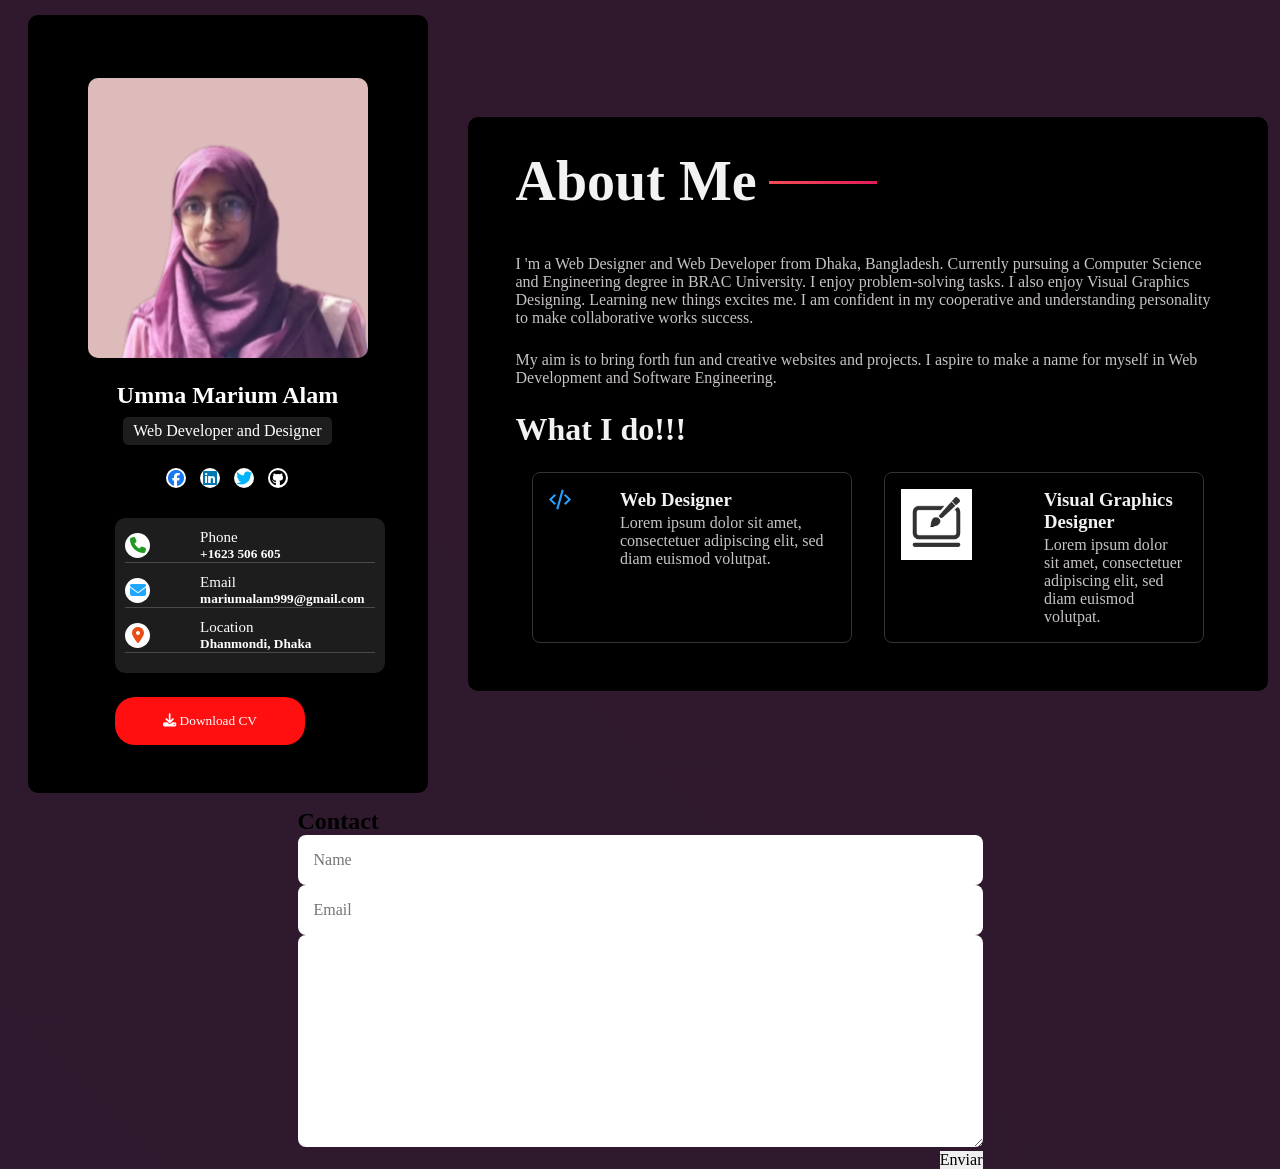
==== index.html @ c1cdcff3 "first commit" ====
<!DOCTYPE html>
<html lang = "en">
<head>
    <meta charset="UTF-8">
    <meta http-equiv="X-UA-Compatible" content="IE=edge">
    <meta name="viewport" content="width=device-width, initial-scale = 1.0">
    <title>Personal Portfolio Website</title>
    <!--external css-->
    <link rel = "stylesheet" href="styles.css">
    <!--font awesome cdn for font icons-->
    <link rel = "stylesheet" href="https://cdnjs.cloudflare.com/ajax/libs/font-awesome/6.7.2/css/all.min.css">
</head>
<body>
    <main class="container">
        <div class="profile-card">
            <figure class="profile-pic">
                <img src="profile_images/profile_latestEdit.PNG" alt="user profile pic">
            </figure>

            <div class="profile-details">
                <div class="intro">
                    <h2>Umma Marium Alam</h1>
                    <h4>Web Developer and Designer</h2>
                    <media class="social">
                        <a href="https://www.facebook.com/marium.alam.129" target="_blank"><i class="fab fa-facebook" style="color:#1877F2"></i></a>
                        <a href="https://www.linkedin.com/in/umma-marium-alam-034339338" target="_blank"><i class="fab fa-linkedin" style="color:rgb(0, 119, 181)"></i></a>
                        <a href="#" target="_blank"><i class="fab fa-twitter" style="color:var(--skyblue)" ></i></a>
                        <a href="https://github.com/UmmaMariumAlam" target="_blank"><i class="fab fa-github" style="color:black"></i></a>
                    </media>
                </div>
                
                <div class="contact-info">
                    <div class="row">
                        <div class="icon">
                            <i class="fa fa-phone" style="color:rgb(32, 154, 32)"></i>
                        </div>
                        <div class="content">
                            <span>Phone</span>
                            <h5>+1623 506 605</h5>
                        </div>
                    </div>
    
                    <div class="row">
                        <div class="icon">
                            <i class="fa fa-envelope" style="color:rgb(32, 166, 255)"></i>
                        </div>
                        <div class="content">
                            <span>Email</span>
                            <h5>mariumalam999@gmail.com</h5>
                        </div>
                    </div>
        
                    <div class="row">
                        <div class="icon">
                            <i class="fas fa-map-marker-alt" style="color:rgb(235, 75, 21)"></i>
                        </div>
                        <div class="content">
                            <span>Location</span>
                            <h5>Dhanmondi, Dhaka</h5>
                        </div>
                    </div>
                </div>
                <a href="cv.pdf" download="UmmaMariumAlam_CV.pdf">
                    <button class="download-btn"> <i class="fa fa-download" style="color:rgb(255, 255, 255)"></i> Download CV</button>
                </a>
            </div>
            
        </div>

        <section class="about">
            <h1>About Me</h1>
            <p>
                I 'm a Web Designer and Web Developer from Dhaka, Bangladesh. Currently pursuing a Computer Science and Engineering degree in BRAC University.
                I enjoy problem-solving tasks. I also enjoy Visual Graphics Designing. Learning new things excites me. I am confident in my cooperative and understanding personality to make collaborative works success.
            </p>

            <p >
                My aim is to bring forth fun and creative websites and projects. I aspire to make a name for myself in Web Development and Software Engineering.  
            </p>
            <h2>What I do!!!</h2>
            <div class="work">
                <div class="workbox">
                    <div class="icon">
                        <img src="profile_images/web.svg">
                    </div>
                    <div class="desc">
                        <h3>Web Designer</h3>
                        <p>Lorem ipsum dolor sit amet, consectetuer adipiscing elit, sed diam euismod volutpat.</p>
                    </div>
                </div>

                <div class="workbox">
                    <div class="icon">
                        <img src="profile_images/graphics_design_icon_edit.PNG">
                    </div>
                    <div class="desc">
                        <h3>Visual Graphics Designer</h3>
                        <p>Lorem ipsum dolor sit amet, consectetuer adipiscing elit, sed diam euismod volutpat.</p>
                    </div>
                </div>

            </div>
        </section>
        <section class="contact section" id="contact">
            <h2 class="section-title">Contact</h2>

            <div class="contact__container bd-grid">
                <form action="" class="contact__form">
                    <input type="text" placeholder="Name" class="contact__input">
                    <input type="mail" placeholder="Email" class="contact__input">
                    <textarea name="" id="" cols="0" rows="10" class="contact__input"></textarea>
                    <input type="button" value="Enviar" class="contact__button button">
                </form>
            </div>
        </section>
    </main>
</body>

</html>
---- styles.css ----
:root{
    --purple:#2F192E;
    --purple-light:#30192d;
    --dark-blue:#012677;
    --blue:#5c65c0;
    --skyblue :#00b4fc;
    --light-blue:#005bc5;
    --dark-pink:#f64c57;
    --dark-magenta:#e21b5a;
    --light-green:#61e2c2;
    --light-purple:#d9abff;
}

*{
    box-sizing: border-box;
    padding: 0;
    margin: 0;
    text-decoration: none;
    font-family: 'Times New Roman', Times, serif;
}

body{
    background: linear-gradient(45deg, var(--purple), var(--purple-light));
}

.container{
    display: flex;
    justify-content: space-around;
    align-items: center;
    min-height: 100%;
    width: 100%;
    flex-wrap: wrap;
    position: relative;    
}

.profile-card{
    background: black;
    width: 400px;
    padding: 3rem;
    border-radius: 10px;
    min-height: 400px;
    position: relative;
    color: white;
    margin: 15px;
    display: flex;
    justify-content: space-between;
    align-items: center;
    flex-direction: column;
}

.profile-card .profile-pic{
    margin-top: 15px;
    overflow: hidden;
}

.profile-card .profile-pic img{
    border-radius: 10px;
}

.profile-card.profile-details{
    display: flex;
    flex-direction: column;
    justify-content: flex-start;
    align-items: center;
    width: 100%;
}

.profile-details .intro{
    display: flex;
    justify-content: center;
    align-items: center;
    flex-direction: column;
}

.profile-details .intro h2{
    margin-top: 20px;
}

.profile-details .intro h4{
    background: #1d1d1d;
   font-weight: 400;
   border-radius: 5px;
   padding: 5px 10px;
   margin: 8px;
}

.profile-details .intro .social{
    margin: 10px;
    margin-bottom: 25px;
}

.profile-details .intro .social i{
    color: black;
    font-size: 16px;
    background-color: white;
    margin: 5px;
    height: 20px;
    width: 20px;
    line-height: 20px;
    text-align: center;
    border-radius: 20px;
    transition: 0.5s;
}

.profile-details .intro .social i:hover{
    transform: scale(1.2);
    border: 1px solid rgba(255,255,255,0.3);
}

.profile-details .contact-info{
    background-color: #1d1d1d;
    padding: 10px;
    border-radius: 10px;
    width: 120%;
}

.profile-details .contact-info .row{
    display: flex;
    justify-content: space-between;
    align-items: center;
    border-bottom: 1px solid rgba(255,255,255,0.2);
    margin-bottom: 10px;
}

.contact-info .row .icon{
    height: 25px;
    width: 25px;
    line-height: 25px;
    border-radius: 15px;
    background-color:white;
    text-align: center;
    color: blue;
    transition: 0.5s;
}

.row .icon:hover{
    transform: scale(1.2);
    border: 1px solid rgba(255,255,255,0.1);
}

.row .content{
    min-width: 70%;
}

.row .content span{
    font-size: 15px;
}

.download-btn{
    background: rgb(255, 15, 15);
    color: white;
    padding: 1rem 3rem;
    border-radius: 20px;
    margin-top: 1.5rem;
    border: none;
}

/* about section*/
.about{
    background-color: black;
   
    max-width: 800px;
    padding: 2rem 3rem;
    border-radius: 10px;
}
.about h1{
    color: #f2f2f2;
    margin-bottom: 1.1rem;
    position: relative;
    display: inline-block;
    font-size: 3.5rem;
}

.about h1::after{
    position: absolute;
    content: "";
    top: 50%;
    right: -50%;
    width: 45%;
    height: 3px;
    background: linear-gradient(45deg,#f64c57, #e21b5a);
}

.about h2{
    color: #f2f2f2;
    margin: 0.5rem 0;
    font-size: 2rem;
}
.about p{
    color: rgb(199, 195, 195);
    margin: 1.5rem 0;
}

.about .work{
    display: grid;
    grid-template-columns: 1fr 1fr;
    grid-template-rows: auto;
}

.work .workbox{
    display: flex;
    justify-content: space-between;
    border-radius: 8px;
    border: 1px solid #333;
    padding: 1rem;
    margin: 1rem;
}
.work .workbox .desc{
    width:75%;
    color:#555;
}
.work .workbox .desc h3{
    color:#f2f2f2;
    margin-bottom: 3px;
}
.work .workbox .desc p{
    margin:0px;
}

.work .workbox .icon img {
    max-width: 50%;  /* Image will never be larger than its container */
    height: auto;
}


/*lastly contact*/
.contact__input {
    width: 100%;
    font-size: var(--normal-font-size);
    font-weight: var(--font-semi);
    padding: 1rem;
    border-radius: 0.5rem;
    border: 1.5px solid var(--second-color);
    outline: none;
    margin-bottom: var(--mb-4);
}
.contact__button {
    display: block;
    border: none;
    outline: none;
    font-size: var(--normal-font-size);
    cursor: pointer;
    margin-left: auto;
  }

/***Responsive Design ***/
@media(max-width:768px)
{
    .about{
        width: 1005;
        max-width: 400px;
        padding:1rem;
        margin:1rem;

    }
    .about h1{
        font-size: 2.2rem;
    }
    .about .work{
        grid-template-columns: repeat(1,1fr);
        grid-template-rows: repeat(4,auto);
    }
}
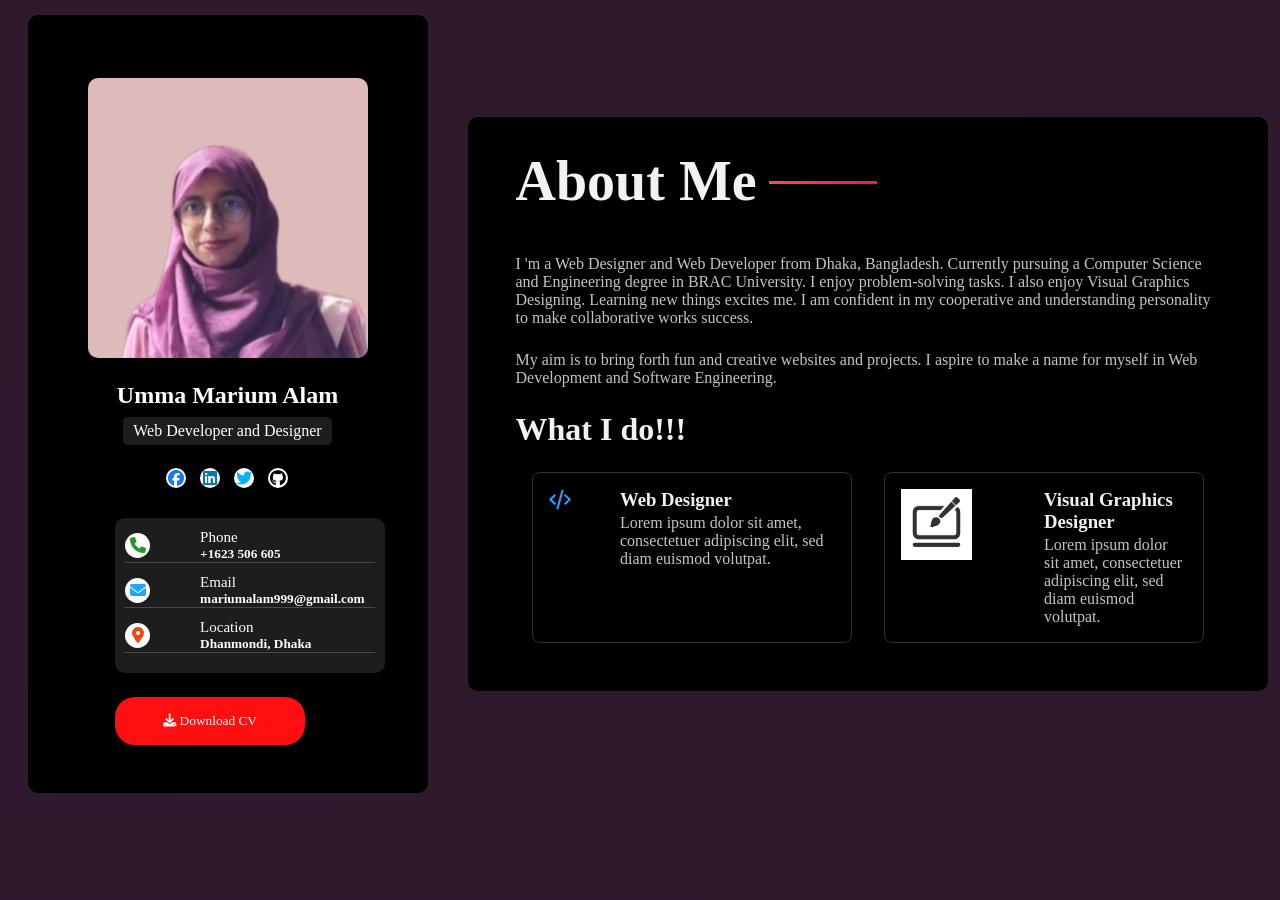
==== commit 5f367a01: "Update1 index.html" ====
--- a/index.html
+++ b/index.html
@@ -101,6 +101,7 @@
 
             </div>
         </section>
+        <!--
         <section class="contact section" id="contact">
             <h2 class="section-title">Contact</h2>
 
@@ -113,7 +114,8 @@
                 </form>
             </div>
         </section>
+        -->
     </main>
 </body>
 
-</html>+</html>
--- a/styles.css
+++ b/styles.css
@@ -223,7 +223,7 @@
 }
 
 
-/*lastly contact*/
+/*lastly contact
 .contact__input {
     width: 100%;
     font-size: var(--normal-font-size);
@@ -242,6 +242,7 @@
     cursor: pointer;
     margin-left: auto;
   }
+*/
 
 /***Responsive Design ***/
 @media(max-width:768px)
@@ -260,4 +261,4 @@
         grid-template-columns: repeat(1,1fr);
         grid-template-rows: repeat(4,auto);
     }
-}+}
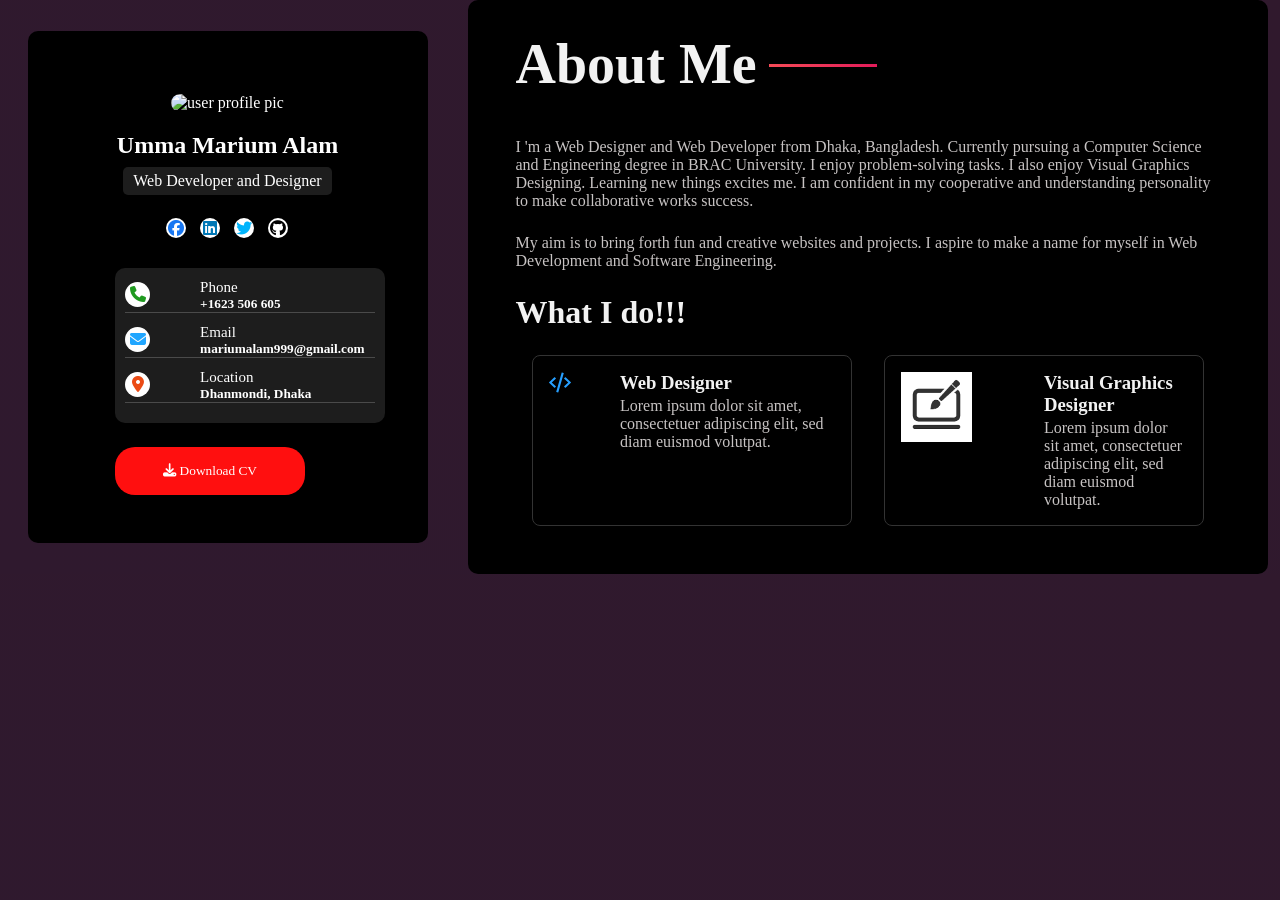
==== commit ed8133e2: "Update profile image source in index.html" ====
--- a/index.html
+++ b/index.html
@@ -14,7 +14,7 @@
     <main class="container">
         <div class="profile-card">
             <figure class="profile-pic">
-                <img src="profile_images/profile_latestEdit.PNG" alt="user profile pic">
+                <img src="profile_images/profile_img.PNG" alt="user profile pic">
             </figure>
 
             <div class="profile-details">
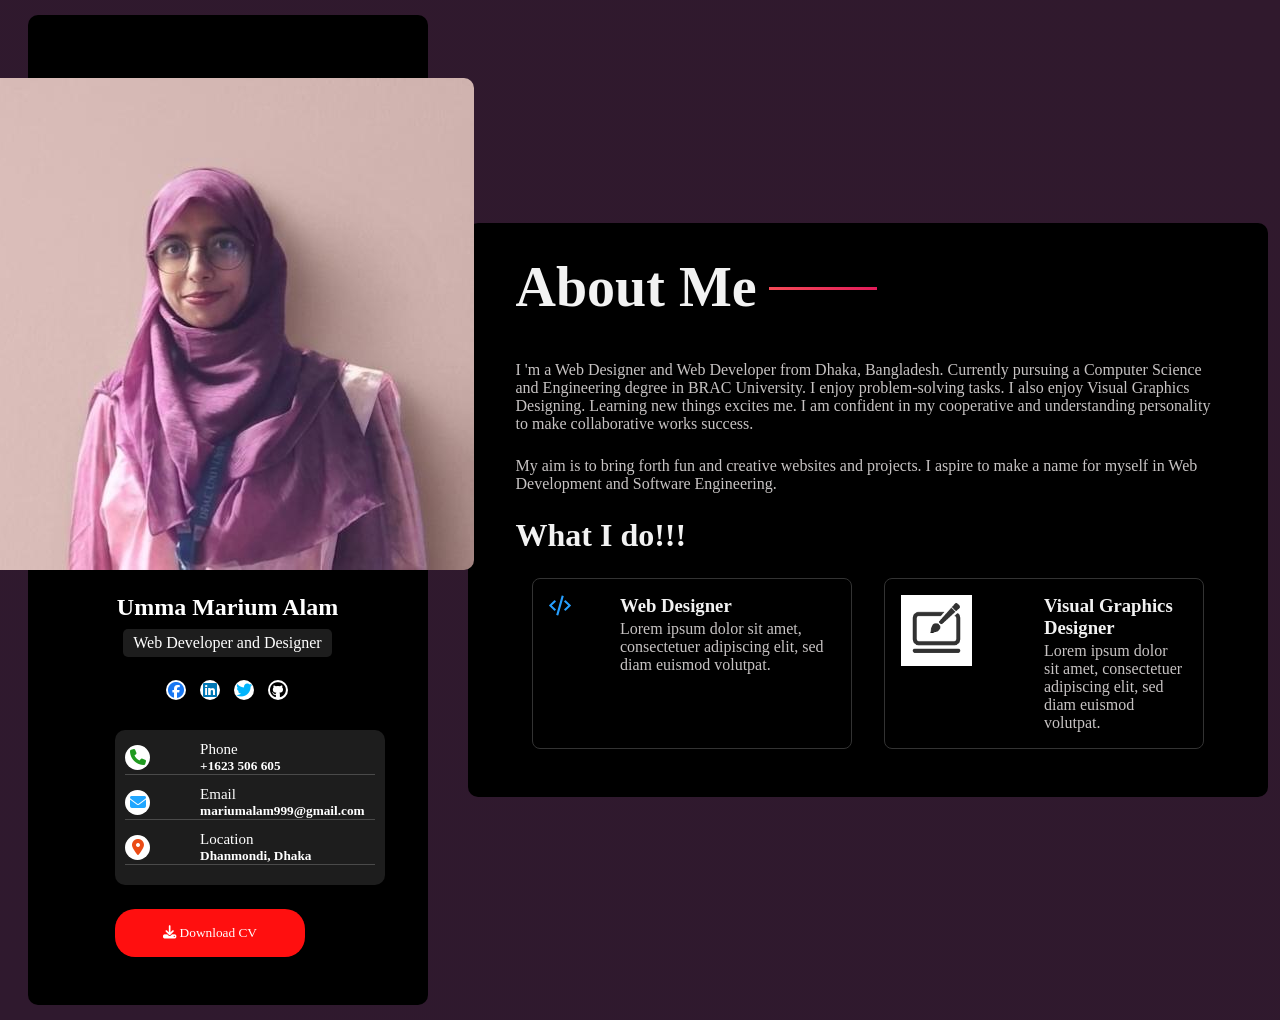
==== commit 808170c4: "Change profile image format from PNG to JPG" ====
--- a/index.html
+++ b/index.html
@@ -14,7 +14,7 @@
     <main class="container">
         <div class="profile-card">
             <figure class="profile-pic">
-                <img src="profile_images/profile_img.PNG" alt="user profile pic">
+                <img src="profile_images/profile_img.JPG" alt="user profile pic">
             </figure>
 
             <div class="profile-details">
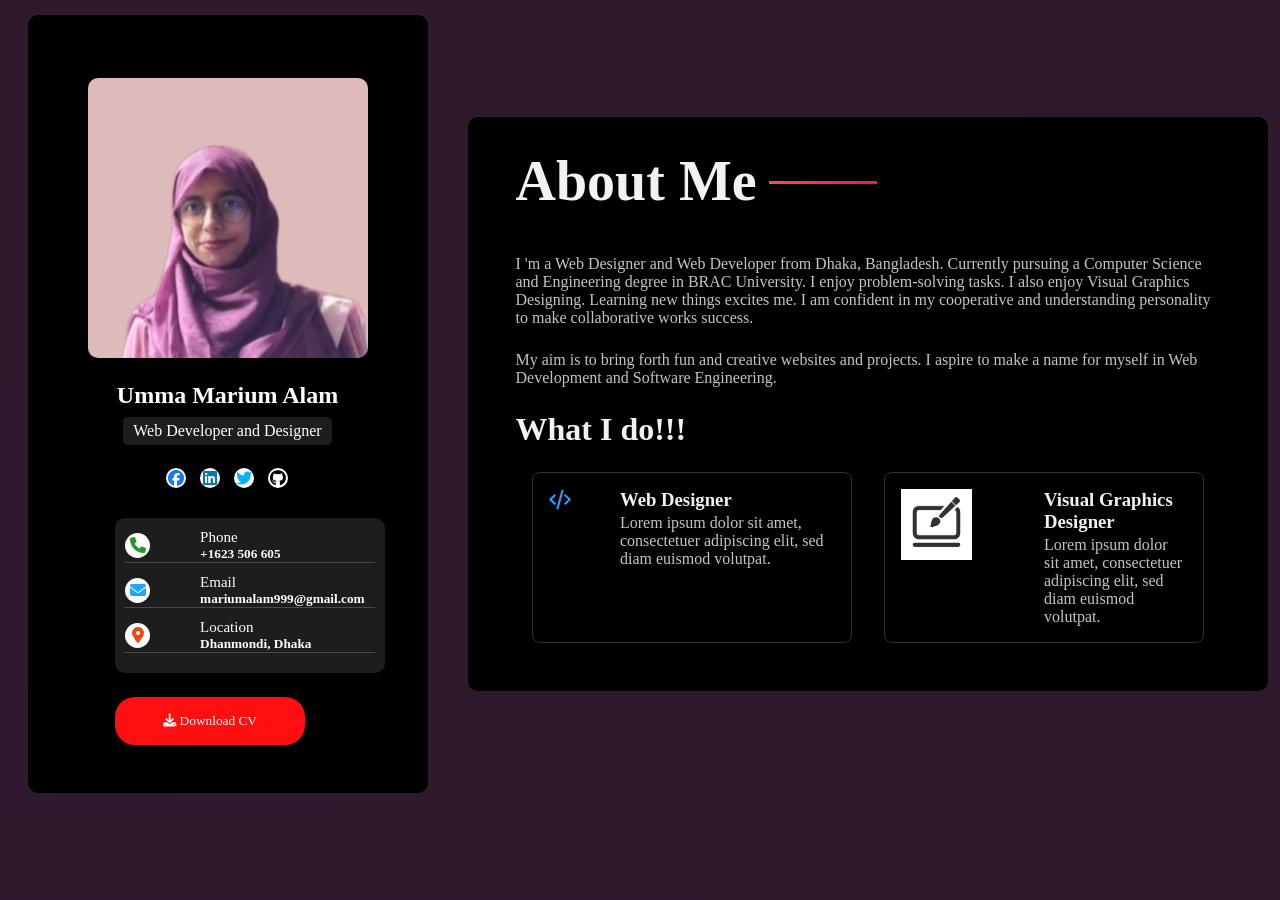
==== commit fec72cde: "Update profile image to latest edit" ====
--- a/index.html
+++ b/index.html
@@ -14,7 +14,8 @@
     <main class="container">
         <div class="profile-card">
             <figure class="profile-pic">
-                <img src="profile_images/profile_img.JPG" alt="user profile pic">
+                <img src="profile_images/profile_latestEdit.PNG" alt="user profile pic">
+                
             </figure>
 
             <div class="profile-details">
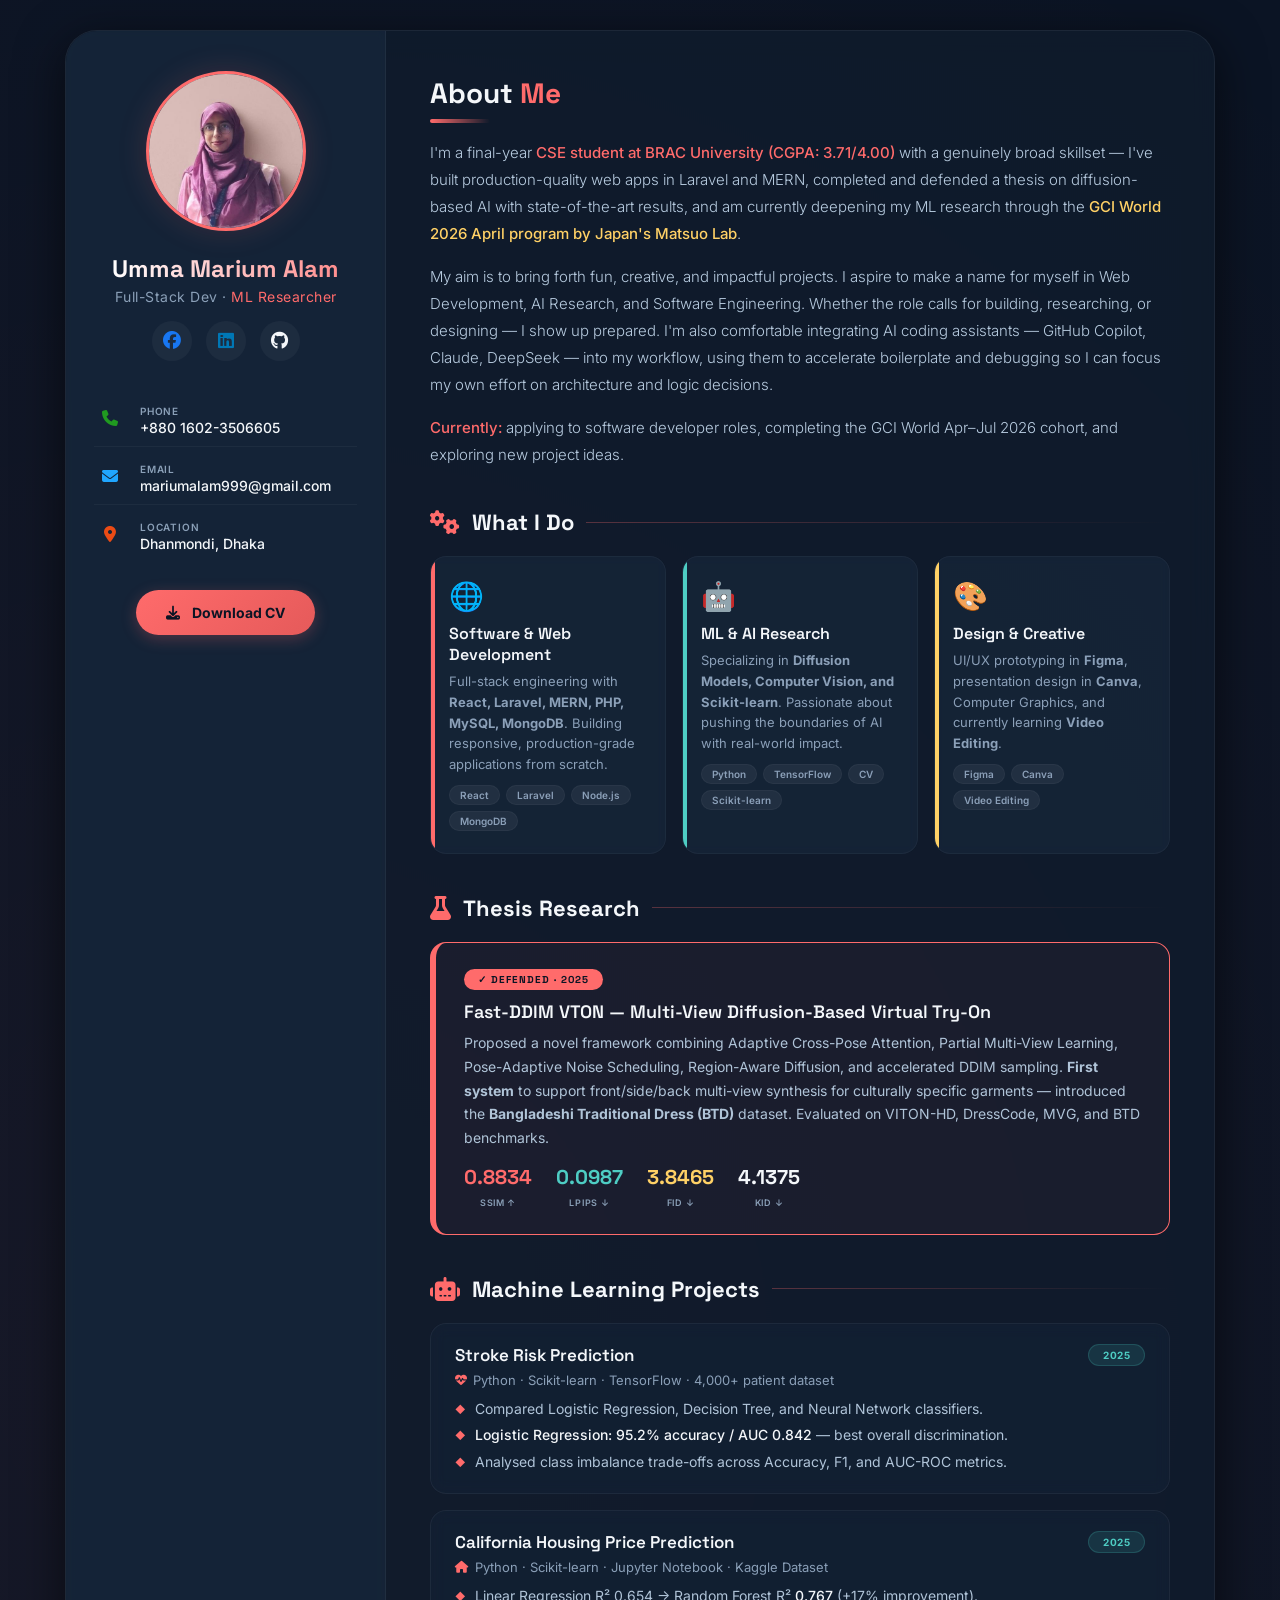
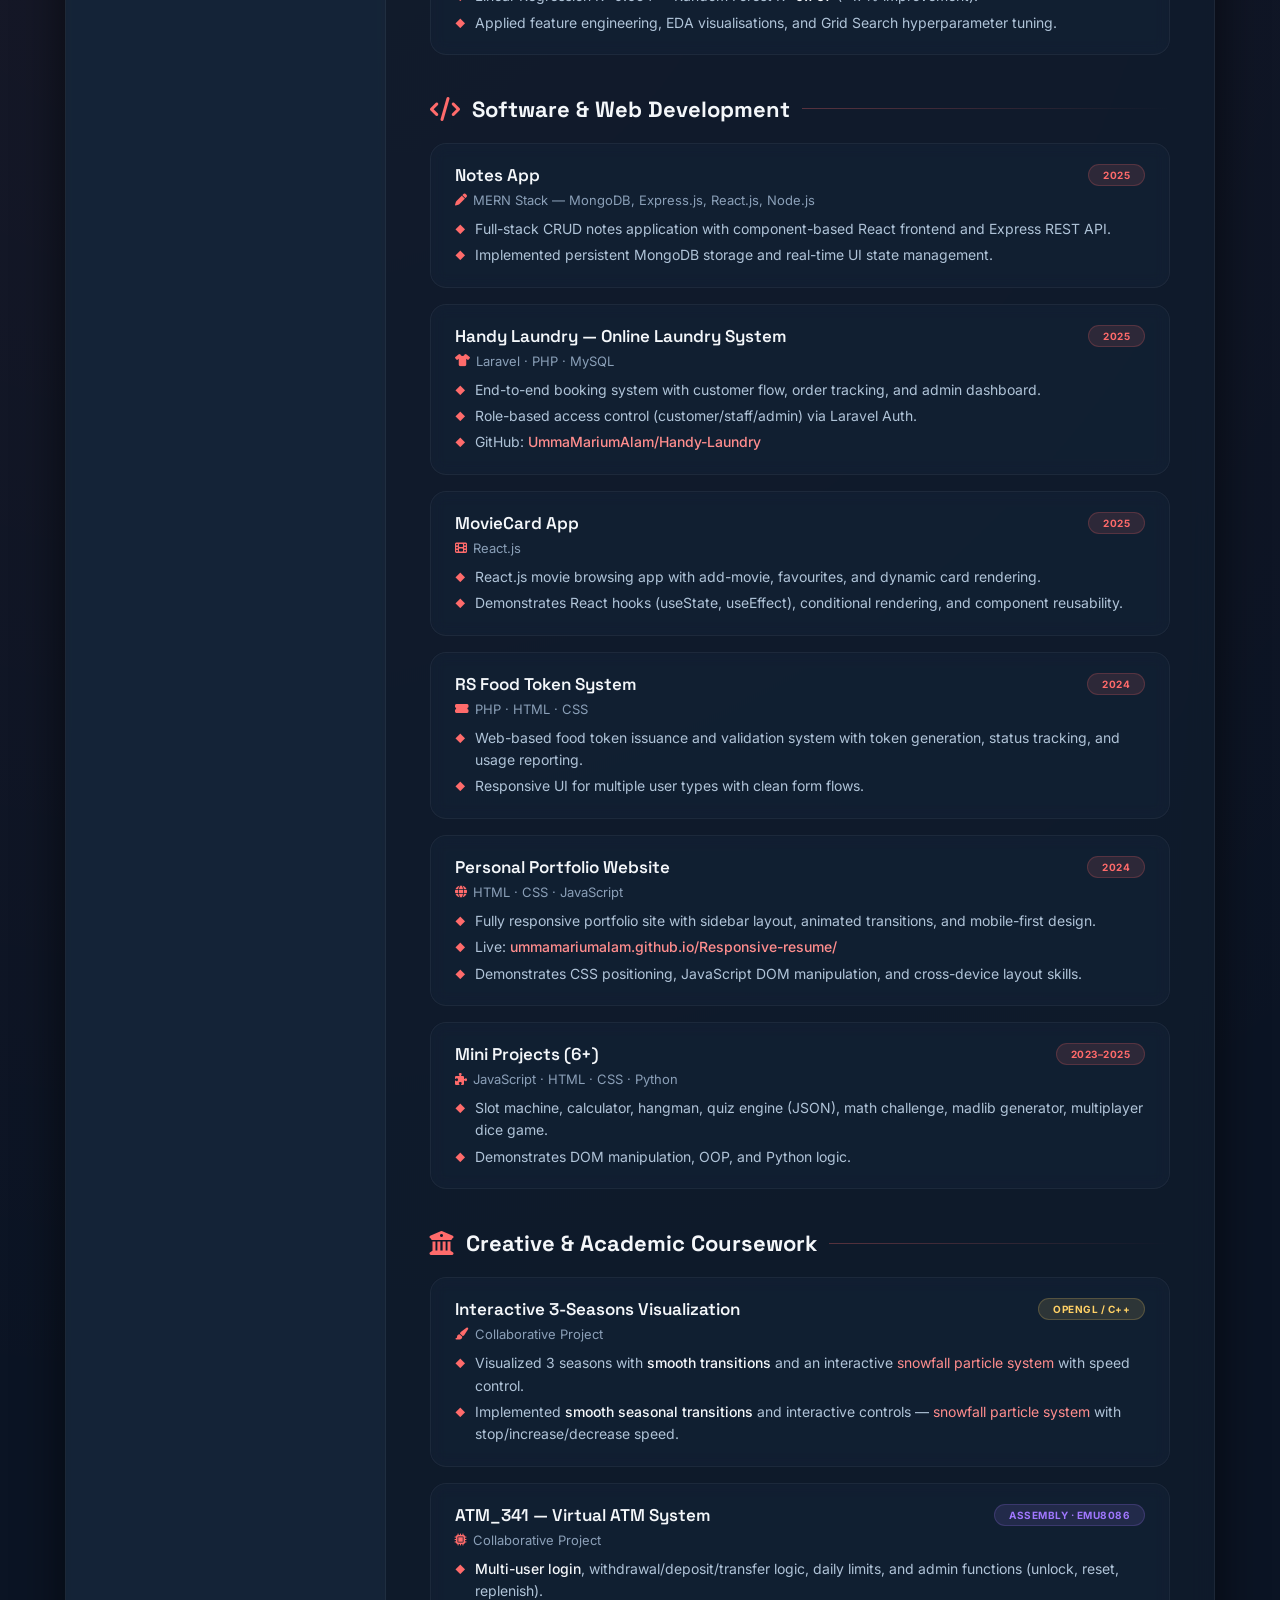
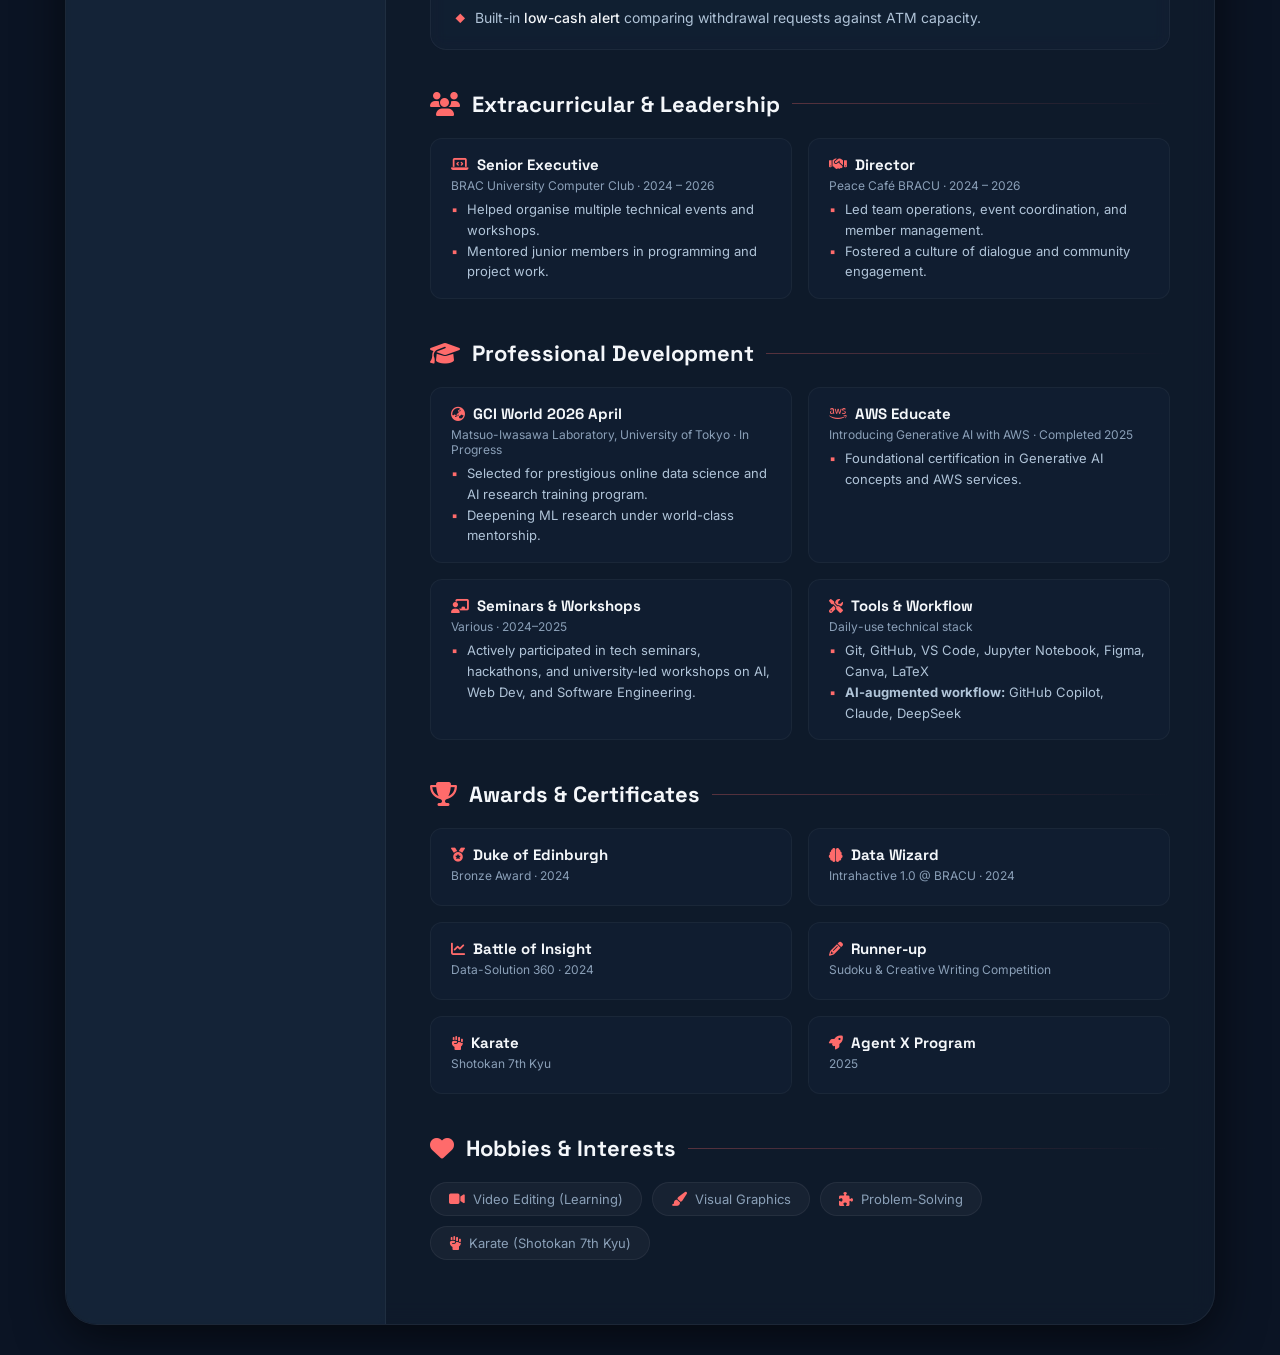
==== commit 853c3b89: "Updated portfolio with expanded projects and creative works" ====
--- a/index.html
+++ b/index.html
@@ -1,122 +1,1005 @@
 <!DOCTYPE html>
-<html lang = "en">
+<html lang="en">
 <head>
     <meta charset="UTF-8">
-    <meta http-equiv="X-UA-Compatible" content="IE=edge">
-    <meta name="viewport" content="width=device-width, initial-scale = 1.0">
-    <title>Personal Portfolio Website</title>
-    <!--external css-->
-    <link rel = "stylesheet" href="styles.css">
-    <!--font awesome cdn for font icons-->
-    <link rel = "stylesheet" href="https://cdnjs.cloudflare.com/ajax/libs/font-awesome/6.7.2/css/all.min.css">
+    <meta name="viewport" content="width=device-width, initial-scale=1.0">
+    <title>Umma Marium Alam — Full Portfolio</title>
+    <link rel="stylesheet" href="https://cdnjs.cloudflare.com/ajax/libs/font-awesome/6.7.2/css/all.min.css">
+    <link href="https://fonts.googleapis.com/css2?family=Inter:wght@300;400;500;600;700&family=Space+Grotesk:wght@400;500;600;700&display=swap" rel="stylesheet">
+    <style>
+        * {
+            margin: 0;
+            padding: 0;
+            box-sizing: border-box;
+        }
+
+        :root {
+            --navy: #0B1424;
+            --navy2: #111D2E;
+            --navy3: #1A2A40;
+            --coral: #FF6B6B;
+            --coral2: #FF8E8E;
+            --white: #F4F7FA;
+            --muted: #8BA0B8;
+            --green: #4ECDC4;
+            --gold: #FFD166;
+            --shadow: 0 12px 48px rgba(0, 0, 0, 0.6);
+        }
+
+        body {
+            font-family: 'Inter', sans-serif;
+            background: var(--navy);
+            color: var(--white);
+            min-height: 100vh;
+            padding: 30px;
+            background-image: radial-gradient(circle at 20% 30%, rgba(255, 107, 107, 0.05) 0%, transparent 50%);
+        }
+
+        .container {
+            max-width: 1150px;
+            width: 100%;
+            margin: 0 auto;
+            background: rgba(17, 29, 46, 0.7);
+            backdrop-filter: blur(12px);
+            border-radius: 32px;
+            box-shadow: var(--shadow);
+            display: grid;
+            grid-template-columns: 320px 1fr;
+            overflow: hidden;
+            border: 1px solid rgba(255, 255, 255, 0.06);
+        }
+
+        /* ===== SIDEBAR ===== */
+        .profile-card {
+            background: rgba(26, 42, 64, 0.6);
+            backdrop-filter: blur(4px);
+            padding: 40px 28px;
+            display: flex;
+            flex-direction: column;
+            align-items: center;
+            text-align: center;
+            border-right: 1px solid rgba(255, 255, 255, 0.05);
+        }
+
+        .profile-pic {
+            width: 160px;
+            height: 160px;
+            border-radius: 50%;
+            border: 3px solid var(--coral);
+            overflow: hidden;
+            margin-bottom: 22px;
+            flex-shrink: 0;
+            box-shadow: 0 0 30px rgba(255, 107, 107, 0.15);
+        }
+
+        .profile-pic img {
+            width: 100%;
+            height: 100%;
+            object-fit: cover;
+            display: block;
+        }
+
+        .intro h2 {
+            font-family: 'Space Grotesk', sans-serif;
+            font-size: 24px;
+            font-weight: 700;
+            background: linear-gradient(to right, #fff, var(--coral2));
+            -webkit-background-clip: text;
+            -webkit-text-fill-color: transparent;
+            margin-bottom: 4px;
+        }
+
+        .intro h4 {
+            font-size: 14px;
+            font-weight: 400;
+            color: var(--muted);
+            margin-bottom: 16px;
+            letter-spacing: 0.5px;
+        }
+        .intro h4 span {
+            color: var(--coral);
+        }
+
+        .social {
+            display: flex;
+            justify-content: center;
+            gap: 14px;
+            margin-bottom: 28px;
+        }
+
+        .social a {
+            display: inline-flex;
+            align-items: center;
+            justify-content: center;
+            width: 40px;
+            height: 40px;
+            border-radius: 50%;
+            background: rgba(255, 255, 255, 0.04);
+            transition: 0.3s;
+            font-size: 18px;
+            text-decoration: none;
+            border: 1px solid transparent;
+        }
+
+        .social a:hover {
+            background: var(--coral);
+            transform: translateY(-4px);
+            box-shadow: 0 8px 20px rgba(255, 107, 107, 0.3);
+            border-color: var(--coral);
+        }
+        .social a:hover i {
+            color: var(--navy) !important;
+        }
+
+        .contact-info {
+            width: 100%;
+            text-align: left;
+            margin-bottom: 28px;
+        }
+
+        .contact-info .row {
+            display: flex;
+            align-items: center;
+            gap: 14px;
+            padding: 10px 0;
+            border-bottom: 1px solid rgba(255, 255, 255, 0.04);
+        }
+        .contact-info .row:last-child {
+            border-bottom: none;
+        }
+
+        .contact-info .icon {
+            width: 32px;
+            font-size: 16px;
+            text-align: center;
+        }
+
+        .contact-info .content span {
+            font-size: 10px;
+            text-transform: uppercase;
+            letter-spacing: 0.8px;
+            color: var(--muted);
+            font-weight: 600;
+        }
+
+        .contact-info .content h5 {
+            font-size: 14px;
+            font-weight: 500;
+            color: var(--white);
+        }
+
+        .download-btn {
+            background: linear-gradient(135deg, var(--coral), #e55a5a);
+            color: var(--navy);
+            border: none;
+            padding: 14px 30px;
+            border-radius: 50px;
+            font-weight: 700;
+            font-size: 14px;
+            cursor: pointer;
+            transition: 0.3s;
+            display: inline-flex;
+            align-items: center;
+            gap: 12px;
+            font-family: 'Inter', sans-serif;
+            width: 100%;
+            justify-content: center;
+            box-shadow: 0 4px 15px rgba(255, 107, 107, 0.25);
+        }
+
+        .download-btn:hover {
+            transform: translateY(-3px);
+            box-shadow: 0 10px 30px rgba(255, 107, 107, 0.4);
+            filter: brightness(1.1);
+        }
+
+        /* ===== MAIN CONTENT ===== */
+        .about {
+            padding: 44px 44px 44px;
+            overflow-y: auto;
+        }
+
+        .about h1 {
+            font-family: 'Space Grotesk', sans-serif;
+            font-size: 28px;
+            font-weight: 700;
+            margin-bottom: 16px;
+        }
+        .about h1 .highlight {
+            color: var(--coral);
+        }
+        .about h1::after {
+            content: '';
+            display: block;
+            width: 60px;
+            height: 4px;
+            background: linear-gradient(90deg, var(--coral), transparent);
+            margin-top: 8px;
+            border-radius: 4px;
+        }
+
+        .about .bio {
+            font-size: 15px;
+            line-height: 1.8;
+            color: #B8CCE0;
+            margin-bottom: 16px;
+            font-weight: 300;
+        }
+        .about .bio strong {
+            color: var(--coral);
+            font-weight: 500;
+        }
+        .about .bio .gold-text {
+            color: var(--gold);
+            font-weight: 500;
+        }
+
+        /* ===== SECTION TITLES ===== */
+        .section-title {
+            font-family: 'Space Grotesk', sans-serif;
+            font-size: 22px;
+            font-weight: 700;
+            margin: 40px 0 20px;
+            display: flex;
+            align-items: center;
+            gap: 12px;
+            color: var(--white);
+        }
+        .section-title i {
+            color: var(--coral);
+            font-size: 24px;
+        }
+        .section-title::after {
+            content: '';
+            flex: 1;
+            height: 1px;
+            background: linear-gradient(90deg, rgba(255,107,107,0.3), transparent);
+        }
+
+        /* ===== EXPERTISE GRID ===== */
+        .work-grid {
+            display: grid;
+            grid-template-columns: repeat(3, 1fr);
+            gap: 16px;
+            margin-bottom: 10px;
+        }
+
+        .workbox {
+            background: rgba(26, 42, 64, 0.5);
+            backdrop-filter: blur(4px);
+            padding: 22px 18px;
+            border-radius: 16px;
+            border: 1px solid rgba(255, 255, 255, 0.04);
+            transition: 0.35s ease;
+            position: relative;
+            overflow: hidden;
+        }
+        .workbox::before {
+            content: '';
+            position: absolute;
+            top: 0;
+            left: 0;
+            width: 4px;
+            height: 100%;
+            background: var(--coral);
+            border-radius: 0 4px 4px 0;
+        }
+        .workbox:nth-child(2)::before {
+            background: var(--green);
+        }
+        .workbox:nth-child(3)::before {
+            background: var(--gold);
+        }
+
+        .workbox:hover {
+            transform: translateY(-6px);
+            border-color: rgba(255, 255, 255, 0.15);
+            box-shadow: 0 12px 30px rgba(0, 0, 0, 0.3);
+        }
+
+        .workbox .icon {
+            font-size: 28px;
+            margin-bottom: 10px;
+            display: block;
+        }
+
+        .workbox h3 {
+            font-family: 'Space Grotesk', sans-serif;
+            font-size: 16px;
+            font-weight: 600;
+            color: var(--white);
+            margin-bottom: 6px;
+        }
+
+        .workbox p {
+            font-size: 13px;
+            line-height: 1.6;
+            color: var(--muted);
+        }
+        .workbox .tags {
+            display: flex;
+            flex-wrap: wrap;
+            gap: 6px;
+            margin-top: 10px;
+        }
+        .workbox .tags span {
+            font-size: 10px;
+            font-weight: 600;
+            background: rgba(255,255,255,0.06);
+            padding: 3px 10px;
+            border-radius: 20px;
+            color: var(--muted);
+            border: 1px solid rgba(255,255,255,0.04);
+        }
+
+        /* ===== PROJECT CARDS ===== */
+        .project-item {
+            background: rgba(26, 42, 64, 0.3);
+            backdrop-filter: blur(8px);
+            padding: 20px 24px;
+            border-radius: 16px;
+            margin-bottom: 16px;
+            border: 1px solid rgba(255, 255, 255, 0.05);
+            transition: 0.35s ease;
+            position: relative;
+            overflow: hidden;
+        }
+
+        .project-item:hover {
+            border-color: var(--coral);
+            box-shadow: 0 8px 28px rgba(0, 0, 0, 0.4);
+            background: rgba(26, 42, 64, 0.6);
+        }
+
+        .project-header {
+            display: flex;
+            justify-content: space-between;
+            align-items: flex-start;
+            flex-wrap: wrap;
+            gap: 8px;
+            margin-bottom: 6px;
+        }
+
+        .project-header h4 {
+            font-family: 'Space Grotesk', sans-serif;
+            font-size: 17px;
+            font-weight: 600;
+            color: var(--white);
+        }
+
+        .project-header .tag {
+            font-size: 10px;
+            font-weight: 700;
+            letter-spacing: 0.5px;
+            text-transform: uppercase;
+            padding: 4px 14px;
+            border-radius: 50px;
+            background: rgba(255, 107, 107, 0.12);
+            color: var(--coral);
+            border: 1px solid rgba(255, 107, 107, 0.2);
+            white-space: nowrap;
+        }
+        .project-header .tag.green {
+            background: rgba(78, 205, 196, 0.12);
+            color: var(--green);
+            border-color: rgba(78, 205, 196, 0.2);
+        }
+        .project-header .tag.gold {
+            background: rgba(255, 209, 102, 0.12);
+            color: var(--gold);
+            border-color: rgba(255, 209, 102, 0.2);
+        }
+        .project-header .tag.purple {
+            background: rgba(160, 120, 255, 0.12);
+            color: #A078FF;
+            border-color: rgba(160, 120, 255, 0.2);
+        }
+
+        .project-tech {
+            font-size: 13px;
+            color: var(--muted);
+            margin-bottom: 10px;
+            font-weight: 400;
+            display: flex;
+            align-items: center;
+            gap: 6px;
+        }
+        .project-tech i {
+            font-size: 12px;
+            color: var(--coral);
+        }
+
+        .project-item ul {
+            list-style: none;
+            padding-left: 0;
+            display: flex;
+            flex-direction: column;
+            gap: 4px;
+        }
+
+        .project-item ul li {
+            font-size: 14px;
+            color: #B0C4D8;
+            line-height: 1.6;
+            padding-left: 20px;
+            position: relative;
+        }
+
+        .project-item ul li::before {
+            content: '◆';
+            position: absolute;
+            left: 0;
+            color: var(--coral);
+            font-size: 10px;
+            top: 3px;
+        }
+
+        .project-item ul li strong {
+            color: var(--white);
+            font-weight: 500;
+        }
+        .project-item ul li .highlight-coral {
+            color: var(--coral2);
+        }
+        .project-item ul li .highlight-green {
+            color: var(--green);
+        }
+        .project-item ul li .highlight-gold {
+            color: var(--gold);
+        }
+
+        .project-item a {
+            color: var(--coral2);
+            text-decoration: none;
+            font-weight: 500;
+        }
+        .project-item a:hover {
+            text-decoration: underline;
+        }
+
+        /* ===== THESIS HIGHLIGHT CARD ===== */
+        .thesis-card {
+            background: rgba(255, 107, 107, 0.04);
+            border: 1px solid var(--coral);
+            border-left: 6px solid var(--coral);
+            border-radius: 16px;
+            padding: 24px 28px;
+            margin-bottom: 10px;
+        }
+        .thesis-card .thesis-badge {
+            display: inline-block;
+            font-size: 10px;
+            font-weight: 700;
+            letter-spacing: 0.1em;
+            text-transform: uppercase;
+            background: var(--coral);
+            color: var(--navy);
+            padding: 4px 14px;
+            border-radius: 30px;
+            margin-bottom: 10px;
+            font-family: 'Space Grotesk', sans-serif;
+        }
+        .thesis-card h4 {
+            font-family: 'Space Grotesk', sans-serif;
+            font-size: 18px;
+            font-weight: 600;
+            color: var(--white);
+            margin-bottom: 8px;
+        }
+        .thesis-card p {
+            font-size: 14px;
+            line-height: 1.7;
+            color: #B0C4D8;
+            margin-bottom: 14px;
+        }
+        .metrics-row {
+            display: flex;
+            gap: 24px;
+            flex-wrap: wrap;
+        }
+        .metric {
+            text-align: center;
+        }
+        .metric-val {
+            font-family: 'Space Grotesk', sans-serif;
+            font-size: 20px;
+            font-weight: 700;
+            display: block;
+        }
+        .metric-val.coral { color: var(--coral); }
+        .metric-val.green { color: var(--green); }
+        .metric-val.gold { color: var(--gold); }
+        .metric-val.white { color: var(--white); }
+        .metric-label {
+            font-size: 9px;
+            color: var(--muted);
+            text-transform: uppercase;
+            letter-spacing: 0.08em;
+            font-weight: 600;
+        }
+
+        /* ===== TWO-COLUMN GRID FOR CLUBS/AWARDS ===== */
+        .two-col-grid {
+            display: grid;
+            grid-template-columns: 1fr 1fr;
+            gap: 16px;
+        }
+        .info-card {
+            background: rgba(26, 42, 64, 0.3);
+            padding: 16px 20px;
+            border-radius: 12px;
+            border: 1px solid rgba(255, 255, 255, 0.04);
+            transition: 0.3s;
+        }
+        .info-card:hover {
+            border-color: rgba(255, 107, 107, 0.3);
+            background: rgba(26, 42, 64, 0.6);
+        }
+        .info-card h4 {
+            font-family: 'Space Grotesk', sans-serif;
+            font-size: 15px;
+            color: var(--white);
+            margin-bottom: 4px;
+            display: flex;
+            align-items: center;
+            gap: 8px;
+        }
+        .info-card h4 i {
+            color: var(--coral);
+            font-size: 14px;
+        }
+        .info-card .meta {
+            font-size: 12px;
+            color: var(--muted);
+            margin-bottom: 6px;
+        }
+        .info-card ul {
+            list-style: none;
+            padding-left: 0;
+        }
+        .info-card ul li {
+            font-size: 13px;
+            color: #B0C4D8;
+            line-height: 1.6;
+            padding-left: 16px;
+            position: relative;
+        }
+        .info-card ul li::before {
+            content: '▪';
+            position: absolute;
+            left: 0;
+            color: var(--coral);
+        }
+
+        /* ===== HOBBIES / INTERESTS TAGS ===== */
+        .hobby-tags {
+            display: flex;
+            flex-wrap: wrap;
+            gap: 10px;
+        }
+        .hobby-tags span {
+            background: rgba(255, 255, 255, 0.04);
+            padding: 8px 18px;
+            border-radius: 30px;
+            border: 1px solid rgba(255, 255, 255, 0.06);
+            font-size: 13px;
+            color: var(--muted);
+            transition: 0.3s;
+            display: flex;
+            align-items: center;
+            gap: 8px;
+        }
+        .hobby-tags span:hover {
+            border-color: var(--coral);
+            color: var(--white);
+            transform: translateY(-2px);
+        }
+        .hobby-tags span i {
+            color: var(--coral);
+            font-size: 14px;
+        }
+
+        /* ===== RESPONSIVE ===== */
+        @media (max-width: 900px) {
+            .container {
+                grid-template-columns: 1fr;
+                border-radius: 24px;
+            }
+            .profile-card {
+                border-right: none;
+                border-bottom: 1px solid rgba(255, 255, 255, 0.05);
+                padding: 32px 20px;
+            }
+            .about {
+                padding: 28px 20px;
+            }
+            .work-grid {
+                grid-template-columns: 1fr 1fr;
+            }
+            .two-col-grid {
+                grid-template-columns: 1fr;
+            }
+        }
+
+        @media (max-width: 550px) {
+            body {
+                padding: 12px;
+            }
+            .work-grid {
+                grid-template-columns: 1fr;
+            }
+            .profile-pic {
+                width: 120px;
+                height: 120px;
+            }
+            .about h1 {
+                font-size: 22px;
+            }
+            .project-header {
+                flex-direction: column;
+                align-items: flex-start;
+            }
+            .metrics-row {
+                gap: 12px;
+            }
+        }
+    </style>
 </head>
 <body>
+
     <main class="container">
+
+        <!-- ======== SIDEBAR ======== -->
         <div class="profile-card">
             <figure class="profile-pic">
-                <img src="profile_images/profile_latestEdit.PNG" alt="user profile pic">
-                
+                <img src="profile_images/profile_img.JPG" alt="Umma Marium Alam">
             </figure>
 
-            <div class="profile-details">
-                <div class="intro">
-                    <h2>Umma Marium Alam</h1>
-                    <h4>Web Developer and Designer</h2>
-                    <media class="social">
-                        <a href="https://www.facebook.com/marium.alam.129" target="_blank"><i class="fab fa-facebook" style="color:#1877F2"></i></a>
-                        <a href="https://www.linkedin.com/in/umma-marium-alam-034339338" target="_blank"><i class="fab fa-linkedin" style="color:rgb(0, 119, 181)"></i></a>
-                        <a href="#" target="_blank"><i class="fab fa-twitter" style="color:var(--skyblue)" ></i></a>
-                        <a href="https://github.com/UmmaMariumAlam" target="_blank"><i class="fab fa-github" style="color:black"></i></a>
-                    </media>
-                </div>
-                
-                <div class="contact-info">
-                    <div class="row">
-                        <div class="icon">
-                            <i class="fa fa-phone" style="color:rgb(32, 154, 32)"></i>
-                        </div>
-                        <div class="content">
-                            <span>Phone</span>
-                            <h5>+1623 506 605</h5>
-                        </div>
+            <div class="intro">
+                <h2>Umma Marium Alam</h2>
+                <h4>Full-Stack Dev · <span>ML Researcher</span></h4>
+                <div class="social">
+                    <a href="https://www.facebook.com/marium.alam.129" target="_blank"><i class="fab fa-facebook" style="color:#1877F2"></i></a>
+                    <a href="https://www.linkedin.com/in/umma-marium-alam-034339338" target="_blank"><i class="fab fa-linkedin" style="color:rgb(0, 119, 181)"></i></a>
+                  <!--    <a href="#" target="_blank"><i class="fab fa-twitter" style="color:var(--muted)"></i></a> -->
+                    <a href="https://github.com/UmmaMariumAlam" target="_blank"><i class="fab fa-github" style="color:var(--white)"></i></a>
+                </div>
+            </div>
+
+            <div class="contact-info">
+                <div class="row">
+                    <div class="icon"><i class="fa fa-phone" style="color:rgb(32, 154, 32)"></i></div>
+                    <div class="content">
+                        <span>Phone</span>
+                        <h5>+880 1602-3506605</h5>
                     </div>
-    
-                    <div class="row">
-                        <div class="icon">
-                            <i class="fa fa-envelope" style="color:rgb(32, 166, 255)"></i>
-                        </div>
-                        <div class="content">
-                            <span>Email</span>
-                            <h5>mariumalam999@gmail.com</h5>
-                        </div>
+                </div>
+                <div class="row">
+                    <div class="icon"><i class="fa fa-envelope" style="color:rgb(32, 166, 255)"></i></div>
+                    <div class="content">
+                        <span>Email</span>
+                        <h5>mariumalam999@gmail.com</h5>
                     </div>
-        
-                    <div class="row">
-                        <div class="icon">
-                            <i class="fas fa-map-marker-alt" style="color:rgb(235, 75, 21)"></i>
-                        </div>
-                        <div class="content">
-                            <span>Location</span>
-                            <h5>Dhanmondi, Dhaka</h5>
-                        </div>
+                </div>
+                <div class="row">
+                    <div class="icon"><i class="fas fa-map-marker-alt" style="color:rgb(235, 75, 21)"></i></div>
+                    <div class="content">
+                        <span>Location</span>
+                        <h5>Dhanmondi, Dhaka</h5>
                     </div>
                 </div>
-                <a href="cv.pdf" download="UmmaMariumAlam_CV.pdf">
-                    <button class="download-btn"> <i class="fa fa-download" style="color:rgb(255, 255, 255)"></i> Download CV</button>
-                </a>
-            </div>
-            
+            </div>
+
+            <a href="cv.pdf" download="UmmaMariumAlam_CV.pdf">
+                <button class="download-btn"><i class="fa fa-download"></i> Download CV</button>
+            </a>
         </div>
 
+        <!-- ======== MAIN CONTENT ======== -->
         <section class="about">
-            <h1>About Me</h1>
-            <p>
-                I 'm a Web Designer and Web Developer from Dhaka, Bangladesh. Currently pursuing a Computer Science and Engineering degree in BRAC University.
-                I enjoy problem-solving tasks. I also enjoy Visual Graphics Designing. Learning new things excites me. I am confident in my cooperative and understanding personality to make collaborative works success.
+
+            <!-- ===== ABOUT ===== -->
+            <h1>About <span class="highlight">Me</span></h1>
+            <p class="bio">
+                I'm a final-year <strong>CSE student at BRAC University (CGPA: 3.71/4.00)</strong> with a genuinely broad skillset — I've built production-quality web apps in Laravel and MERN, completed and defended a thesis on diffusion-based AI with state-of-the-art results, and am currently deepening my ML research through the <strong class="gold-text">GCI World 2026 April program by Japan's Matsuo Lab</strong>.
             </p>
-
-            <p >
-                My aim is to bring forth fun and creative websites and projects. I aspire to make a name for myself in Web Development and Software Engineering.  
+            <p class="bio">
+                My aim is to bring forth fun, creative, and impactful projects. I aspire to make a name for myself in Web Development, AI Research, and Software Engineering. Whether the role calls for building, researching, or designing — I show up prepared. I'm also comfortable integrating AI coding assistants — GitHub Copilot, Claude, DeepSeek — into my workflow, using them to accelerate boilerplate and debugging so I can focus my own effort on architecture and logic decisions.
             </p>
-            <h2>What I do!!!</h2>
-            <div class="work">
+            <p class="bio">
+                <strong>Currently:</strong> applying to software developer roles, completing the GCI World Apr–Jul 2026 cohort, and exploring new project ideas.
+            </p>
+
+            <!-- ===== WHAT I DO (CORE FOCUS) ===== -->
+            <h2 class="section-title"><i class="fas fa-cogs"></i> What I Do</h2>
+            <div class="work-grid">
                 <div class="workbox">
-                    <div class="icon">
-                        <img src="profile_images/web.svg">
+                    <span class="icon">🌐</span>
+                    <h3>Software &amp; Web Development</h3>
+                    <p>Full-stack engineering with <strong>React, Laravel, MERN, PHP, MySQL, MongoDB</strong>. Building responsive, production-grade applications from scratch.</p>
+                    <div class="tags"><span>React</span><span>Laravel</span><span>Node.js</span><span>MongoDB</span></div>
+                </div>
+                <div class="workbox">
+                    <span class="icon">🤖</span>
+                    <h3>ML &amp; AI Research</h3>
+                    <p>Specializing in <strong>Diffusion Models, Computer Vision, and Scikit-learn</strong>. Passionate about pushing the boundaries of AI with real-world impact.</p>
+                    <div class="tags"><span>Python</span><span>TensorFlow</span><span>CV</span><span>Scikit-learn</span></div>
+                </div>
+                <div class="workbox">
+                    <span class="icon">🎨</span>
+                    <h3>Design &amp; Creative</h3>
+                    <p>UI/UX prototyping in <strong>Figma</strong>, presentation design in <strong>Canva</strong>, Computer Graphics, and currently learning <strong>Video Editing</strong>.</p>
+                    <div class="tags"><span>Figma</span><span>Canva</span><span>Video Editing</span></div>
+                </div>
+            </div>
+
+            <!-- ===== THESIS (DEDICATED SECTION) ===== -->
+            <h2 class="section-title"><i class="fas fa-flask"></i> Thesis Research</h2>
+            <div class="thesis-card">
+                <span class="thesis-badge">✓ Defended · 2025</span>
+                <h4>Fast-DDIM VTON — Multi-View Diffusion-Based Virtual Try-On</h4>
+                <p>
+                    Proposed a novel framework combining Adaptive Cross-Pose Attention, Partial Multi-View Learning,
+                    Pose-Adaptive Noise Scheduling, Region-Aware Diffusion, and accelerated DDIM sampling.
+                    <strong>First system</strong> to support front/side/back multi-view synthesis for culturally specific
+                    garments — introduced the <strong>Bangladeshi Traditional Dress (BTD)</strong> dataset.
+                    Evaluated on VITON-HD, DressCode, MVG, and BTD benchmarks.
+                </p>
+                <div class="metrics-row">
+                    <div class="metric">
+                        <span class="metric-val coral">0.8834</span>
+                        <span class="metric-label">SSIM ↑</span>
                     </div>
-                    <div class="desc">
-                        <h3>Web Designer</h3>
-                        <p>Lorem ipsum dolor sit amet, consectetuer adipiscing elit, sed diam euismod volutpat.</p>
+                    <div class="metric">
+                        <span class="metric-val green">0.0987</span>
+                        <span class="metric-label">LPIPS ↓</span>
                     </div>
-                </div>
-
-                <div class="workbox">
-                    <div class="icon">
-                        <img src="profile_images/graphics_design_icon_edit.PNG">
+                    <div class="metric">
+                        <span class="metric-val gold">3.8465</span>
+                        <span class="metric-label">FID ↓</span>
                     </div>
-                    <div class="desc">
-                        <h3>Visual Graphics Designer</h3>
-                        <p>Lorem ipsum dolor sit amet, consectetuer adipiscing elit, sed diam euismod volutpat.</p>
+                    <div class="metric">
+                        <span class="metric-val white">4.1375</span>
+                        <span class="metric-label">KID ↓</span>
                     </div>
                 </div>
-
-            </div>
+            </div>
+
+            <!-- ===== ML PROJECTS (DEDICATED SECTION) ===== -->
+            <h2 class="section-title"><i class="fas fa-robot"></i> Machine Learning Projects</h2>
+
+            <div class="project-item">
+                <div class="project-header">
+                    <h4>Stroke Risk Prediction</h4>
+                    <span class="tag green">2025</span>
+                </div>
+                <div class="project-tech"><i class="fas fa-heartbeat"></i> Python · Scikit-learn · TensorFlow · 4,000+ patient dataset</div>
+                <ul>
+                    <li>Compared Logistic Regression, Decision Tree, and Neural Network classifiers.</li>
+                    <li><strong>Logistic Regression: 95.2% accuracy / AUC 0.842</strong> — best overall discrimination.</li>
+                    <li>Analysed class imbalance trade-offs across Accuracy, F1, and AUC-ROC metrics.</li>
+                </ul>
+            </div>
+
+            <div class="project-item">
+                <div class="project-header">
+                    <h4>California Housing Price Prediction</h4>
+                    <span class="tag green">2025</span>
+                </div>
+                <div class="project-tech"><i class="fas fa-home"></i> Python · Scikit-learn · Jupyter Notebook · Kaggle Dataset</div>
+                <ul>
+                    <li>Linear Regression R² 0.654 → Random Forest R² <strong>0.767</strong> (+17% improvement).</li>
+                    <li>Applied feature engineering, EDA visualisations, and Grid Search hyperparameter tuning.</li>
+                </ul>
+            </div>
+
+            <!-- ===== SOFTWARE / WEB PROJECTS (EXPANDED FOCUS) ===== -->
+            <h2 class="section-title"><i class="fas fa-code"></i> Software &amp; Web Development</h2>
+
+            <div class="project-item">
+                <div class="project-header">
+                    <h4>Notes App</h4>
+                    <span class="tag">2025</span>
+                </div>
+                <div class="project-tech"><i class="fas fa-pen"></i> MERN Stack — MongoDB, Express.js, React.js, Node.js</div>
+                <ul>
+                    <li>Full-stack CRUD notes application with component-based React frontend and Express REST API.</li>
+                    <li>Implemented persistent MongoDB storage and real-time UI state management.</li>
+                </ul>
+            </div>
+
+            <div class="project-item">
+                <div class="project-header">
+                    <h4>Handy Laundry — Online Laundry System</h4>
+                    <span class="tag">2025</span>
+                </div>
+                <div class="project-tech"><i class="fas fa-tshirt"></i> Laravel · PHP · MySQL</div>
+                <ul>
+                    <li>End-to-end booking system with customer flow, order tracking, and admin dashboard.</li>
+                    <li>Role-based access control (customer/staff/admin) via Laravel Auth.</li>
+                    <li>GitHub: <a href="https://github.com/UmmaMariumAlam/Handy-Laundry" target="_blank">UmmaMariumAlam/Handy-Laundry</a></li>
+                </ul>
+            </div>
+
+            <div class="project-item">
+                <div class="project-header">
+                    <h4>MovieCard App</h4>
+                    <span class="tag">2025</span>
+                </div>
+                <div class="project-tech"><i class="fas fa-film"></i> React.js</div>
+                <ul>
+                    <li>React.js movie browsing app with add-movie, favourites, and dynamic card rendering.</li>
+                    <li>Demonstrates React hooks (useState, useEffect), conditional rendering, and component reusability.</li>
+                </ul>
+            </div>
+
+            <div class="project-item">
+                <div class="project-header">
+                    <h4>RS Food Token System</h4>
+                    <span class="tag">2024</span>
+                </div>
+                <div class="project-tech"><i class="fas fa-ticket-alt"></i> PHP · HTML · CSS</div>
+                <ul>
+                    <li>Web-based food token issuance and validation system with token generation, status tracking, and usage reporting.</li>
+                    <li>Responsive UI for multiple user types with clean form flows.</li>
+                </ul>
+            </div>
+
+            <div class="project-item">
+                <div class="project-header">
+                    <h4>Personal Portfolio Website</h4>
+                    <span class="tag">2024</span>
+                </div>
+                <div class="project-tech"><i class="fas fa-globe"></i> HTML · CSS · JavaScript</div>
+                <ul>
+                    <li>Fully responsive portfolio site with sidebar layout, animated transitions, and mobile-first design.</li>
+                    <li>Live: <a href="https://ummamariumalam.github.io/Responsive-resume/" target="_blank">ummamariumalam.github.io/Responsive-resume/</a></li>
+                    <li>Demonstrates CSS positioning, JavaScript DOM manipulation, and cross-device layout skills.</li>
+                </ul>
+            </div>
+
+            <div class="project-item">
+                <div class="project-header">
+                    <h4>Mini Projects (6+)</h4>
+                    <span class="tag">2023–2025</span>
+                </div>
+                <div class="project-tech"><i class="fas fa-puzzle-piece"></i> JavaScript · HTML · CSS · Python</div>
+                <ul>
+                    <li>Slot machine, calculator, hangman, quiz engine (JSON), math challenge, madlib generator, multiplayer dice game.</li>
+                    <li>Demonstrates DOM manipulation, OOP, and Python logic.</li>
+                </ul>
+            </div>
+
+                        <!-- ===== CREATIVE & ACADEMIC COURSEWORK ===== -->
+            <h2 class="section-title"><i class="fas fa-university"></i> Creative &amp; Academic Coursework</h2>
+
+            <!-- Graphics (3-Seasons) -->
+            <div class="project-item">
+                <div class="project-header">
+                    <h4>Interactive 3-Seasons Visualization</h4>
+                    <span class="tag gold">OpenGL / C++</span>
+                </div>
+                <div class="project-tech"><i class="fas fa-paint-brush"></i> Collaborative Project</div>
+                <ul>
+                    <li>Visualized 3 seasons with <strong>smooth transitions</strong> and an interactive <span class="highlight-coral">snowfall particle system</span> with speed control.</li>
+                    <li>Implemented <strong>smooth seasonal transitions</strong> and interactive controls — <span class="highlight-coral">snowfall particle system</span> with stop/increase/decrease speed.</li>
+                </ul>
+            </div>
+
+            <!-- ATM_341 Assembly -->
+            <div class="project-item">
+                <div class="project-header">
+                    <h4>ATM_341 — Virtual ATM System</h4>
+                    <span class="tag purple">Assembly · emu8086</span>
+                </div>
+                <div class="project-tech"><i class="fas fa-microchip"></i> Collaborative Project</div>
+                <ul>
+                    <li><strong>Multi-user login</strong>, withdrawal/deposit/transfer logic, daily limits, and admin functions (unlock, reset, replenish).</li>
+                    <li>Built-in <strong>low-cash alert</strong> comparing withdrawal requests against ATM capacity.</li>
+                </ul>
+            </div>
+
+            <!-- ===== EXTRACURRICULAR & LEADERSHIP ===== -->
+            <h2 class="section-title"><i class="fas fa-users"></i> Extracurricular &amp; Leadership</h2>
+            <div class="two-col-grid">
+                <div class="info-card">
+                    <h4><i class="fas fa-laptop-code"></i> Senior Executive</h4>
+                    <div class="meta">BRAC University Computer Club · 2024 – 2026</div>
+                    <ul>
+                        <li>Helped organise multiple technical events and workshops.</li>
+                        <li>Mentored junior members in programming and project work.</li>
+                    </ul>
+                </div>
+                <div class="info-card">
+                    <h4><i class="fas fa-handshake"></i> Director</h4>
+                    <div class="meta">Peace Café BRACU · 2024 – 2026</div>
+                    <ul>
+                        <li>Led team operations, event coordination, and member management.</li>
+                        <li>Fostered a culture of dialogue and community engagement.</li>
+                    </ul>
+                </div>
+            </div>
+
+            <!-- ===== PROFESSIONAL DEVELOPMENT ===== -->
+            <h2 class="section-title"><i class="fas fa-graduation-cap"></i> Professional Development</h2>
+            <div class="two-col-grid">
+                <div class="info-card">
+                    <h4><i class="fas fa-globe-asia"></i> GCI World 2026 April</h4>
+                    <div class="meta">Matsuo-Iwasawa Laboratory, University of Tokyo · In Progress</div>
+                    <ul>
+                        <li>Selected for prestigious online data science and AI research training program.</li>
+                        <li>Deepening ML research under world-class mentorship.</li>
+                    </ul>
+                </div>
+                <div class="info-card">
+                    <h4><i class="fab fa-aws"></i> AWS Educate</h4>
+                    <div class="meta">Introducing Generative AI with AWS · Completed 2025</div>
+                    <ul>
+                        <li>Foundational certification in Generative AI concepts and AWS services.</li>
+                    </ul>
+                </div>
+                <div class="info-card">
+                    <h4><i class="fas fa-chalkboard-teacher"></i> Seminars &amp; Workshops</h4>
+                    <div class="meta">Various · 2024–2025</div>
+                    <ul>
+                        <li>Actively participated in tech seminars, hackathons, and university-led workshops on AI, Web Dev, and Software Engineering.</li>
+                    </ul>
+                </div>
+                <div class="info-card">
+                    <h4><i class="fas fa-tools"></i> Tools &amp; Workflow</h4>
+                    <div class="meta">Daily-use technical stack</div>
+                    <ul>
+                        <li>Git, GitHub, VS Code, Jupyter Notebook, Figma, Canva, LaTeX</li>
+                        <li><strong>AI-augmented workflow:</strong> GitHub Copilot, Claude, DeepSeek</li>
+                    </ul>
+                </div>
+            </div>
+
+            <!-- ===== AWARDS & CERTIFICATES ===== -->
+            <h2 class="section-title"><i class="fas fa-trophy"></i> Awards &amp; Certificates</h2>
+            <div class="two-col-grid">
+                <div class="info-card">
+                    <h4><i class="fas fa-medal"></i> Duke of Edinburgh</h4>
+                    <div class="meta">Bronze Award · 2024</div>
+                </div>
+                <div class="info-card">
+                    <h4><i class="fas fa-brain"></i> Data Wizard</h4>
+                    <div class="meta">Intrahactive 1.0 @ BRACU · 2024</div>
+                </div>
+                <div class="info-card">
+                    <h4><i class="fas fa-chart-line"></i> Battle of Insight</h4>
+                    <div class="meta">Data-Solution 360 · 2024</div>
+                </div>
+                <div class="info-card">
+                    <h4><i class="fas fa-pencil-alt"></i> Runner-up</h4>
+                    <div class="meta">Sudoku &amp; Creative Writing Competition</div>
+                </div>
+                <div class="info-card">
+                    <h4><i class="fas fa-fist-raised"></i> Karate</h4>
+                    <div class="meta">Shotokan 7th Kyu</div>
+                </div>
+                <div class="info-card">
+                    <h4><i class="fas fa-rocket"></i> Agent X Program</h4>
+                    <div class="meta">2025</div>
+                </div>
+            </div>
+
+            <!-- ===== HOBBIES / INTERESTS ===== -->
+            <h2 class="section-title"><i class="fas fa-heart"></i> Hobbies &amp; Interests</h2>
+            <div class="hobby-tags">
+                <span><i class="fas fa-video"></i> Video Editing (Learning)</span>
+                <span><i class="fas fa-paint-brush"></i> Visual Graphics</span>
+                <span><i class="fas fa-puzzle-piece"></i> Problem-Solving</span>
+                <span><i class="fas fa-fist-raised"></i> Karate (Shotokan 7th Kyu)</span>
+               
+            </div>
+
+            <!-- ===== FOOTER SPACER ===== -->
+            <div style="height: 20px;"></div>
+
         </section>
-        <!--
-        <section class="contact section" id="contact">
-            <h2 class="section-title">Contact</h2>
-
-            <div class="contact__container bd-grid">
-                <form action="" class="contact__form">
-                    <input type="text" placeholder="Name" class="contact__input">
-                    <input type="mail" placeholder="Email" class="contact__input">
-                    <textarea name="" id="" cols="0" rows="10" class="contact__input"></textarea>
-                    <input type="button" value="Enviar" class="contact__button button">
-                </form>
-            </div>
-        </section>
-        -->
+
     </main>
+
 </body>
-
-</html>
+</html>
